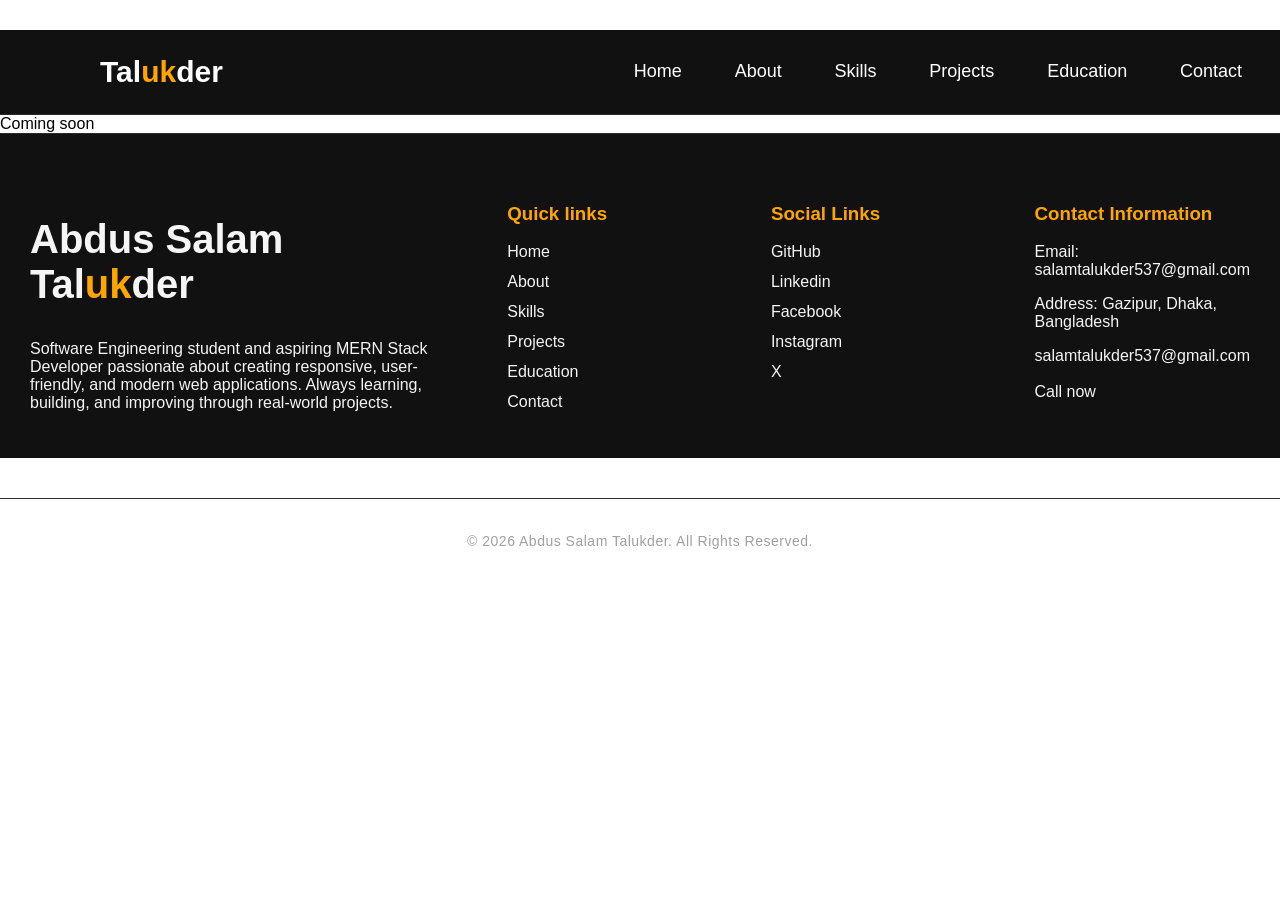
==== about.html @ 94f56646 "first commit" ====
<!DOCTYPE html>
<html lang="en">

<head>
    <meta charset="UTF-8">
    <meta name="viewport" content="width=device-width, initial-scale=1.0">
    <title>About</title>

    <link rel="preconnect" href="https://fonts.googleapis.com">
    <link rel="preconnect" href="https://fonts.gstatic.com" crossorigin>
    <link
        href="https://fonts.googleapis.com/css2?family=Google+Sans:ital,opsz,wght@0,17..18,400..700;1,17..18,400..700&family=Open+Sans:ital,wght@0,300..800;1,300..800&display=swap"
        rel="stylesheet">

    <link rel="stylesheet" href="style.css">
</head>

<body>

    <header>
        <!--Navigation start-->
        <section class="nav-box">
            <nav class="nav-bar">
                <h2 class="nav-logo">
                    Tal<span class="uk">uk</span>der
                </h2>
                <ul class="nav-links">
                    <li><a href="index.html" class="nav-link">Home</a></li>
                    <li><a href="about.html" class="nav-link">About</a></li>
                    <li><a href="skill.html" class="nav-link">Skills</a></li>
                    <li><a href="project.html" class="nav-link">Projects</a></li>
                    <li><a href="education.html" class="nav-link">Education</a></li>
                    <li><a href="contact.html" class="nav-link">Contact</a></li>
                </ul>
            </nav>
        </section>
        <!--Navigation end-->
    </header>

    <main>
        Coming soon
    </main>


    <!--Footer start-->
    <footer>
        <section class="footer-box">
            <div style="flex: 2;">
                <h2 class="footer-logo">Abdus Salam Tal<span class="uk">uk</span>der</h2>
                <p>Software Engineering student and aspiring MERN Stack Developer passionate about creating responsive,
                    user-friendly, and modern web applications. Always learning, building, and improving through
                    real-world projects.</p>
            </div>
            <div style="flex: 1;">
                <h3>Quick links</h3>
                <ul class="footer-ql">
                    <li><a href="index.html" class="foot-link">Home</a></li>
                    <li><a href="about.html" class="foot-link">About</a></li>
                    <li><a href="skill.html" class="foot-link">Skills</a></li>
                    <li><a href="project.html" class="foot-link">Projects</a></li>
                    <li><a href="education.html" class="foot-link">Education</a></li>
                    <li><a href="contact.html" class="foot-link">Contact</a></li>
                </ul>
            </div>
            <div style="flex: 1;">
                <h3>Social Links</h3>
                <ul class="footer-ql">
                    <li><a href="https://github.com/talukder123" target="_blank" class="foot-link">GitHub</a></li>
                    <li><a href="https://www.linkedin.com/in/abdus-salam-talukder-73a68a223?utm_source=share_via&utm_content=profile&utm_medium=member_android" target="_blank" class="foot-link">Linkedin</a></li>
                    <li><a href="https://www.facebook.com/share/181yY4Fg9c/" target="_blank" class="foot-link">Facebook</a></li>
                    <li><a href="https://www.instagram.com/salam_talukder?igsh=c2ZjMWZjeXg2ejU5" target="_blank" class="foot-link">Instagram</a></li>
                    <li><a href="https://x.com/salamxtalukder.com" target="_blank" class="foot-link">X</a></li>
                </ul>
            </div>
            <div style="flex: 1;">
                <h3>Contact Information</h3>
                <p>Email: salamtalukder537@gmail.com</p>
                <p>Address: Gazipur, Dhaka, Bangladesh</p>
                <a href="salamtalukder537@gmail.com">salamtalukder537@gmail.com</a><br><br>
                <a href="tel:+8801733956538">Call now</a>
            </div>
        </section>

        <div class="copyright">
            <p>© 2026 Abdus Salam Talukder. All Rights Reserved.</p>
        </div>

    </footer>
    <!--Footer end-->
</body>

</html>
---- style.css ----
body {
    font-family: "Poppins", sans-serif;
    margin: 0;
    padding: 0;
}

.nav-box {
    margin-top: 30px;
}

.nav-bar {
    display: flex;
    border-bottom: 1px solid #2A2A2A;
    background-color: #111111;
}

.nav-logo {
    color: white;
    padding-left: 100px;
    display: flex;
    flex: 1;
    font-size: 30px;
    text-align: center;
    align-items: center;
    padding: 0;
    padding-left: 100px;
}

.uk {
    color: orange;
}

.nav-links {
    display: flex;
    flex: 1.5;
    justify-content: space-evenly;
    align-items: center;
}

ul {
    list-style: none;
}

.nav-link {
    font-size: 18px;
    text-decoration: none;
    color: #EAEAEA;
    padding: 10px 15px;
    color: white;
    border: none;
    cursor: pointer;
}

.nav-link:hover {
    font-size: 18px;
    text-decoration: none;
    padding: 10px 15px;
    color: orange;
    border: none;
    cursor: pointer;
    transition: 0.3s;
}

.nav-link:active {
    font-size: 18px;
    text-decoration: none;
    padding: 10px 15px;
    color: rgb(151, 98, 0);
    border: none;
    cursor: pointer;
}

.box {
    max-width: 1500px;
    border: 1px solid red;
}

.footer-box {
    display: flex;
    justify-content: space-between;
    align-items: flex-start;
    min-height: 220px;
    background-color: #111111;
    color: #F5F5F5;
    padding: 50px 0 30px;
    border-top: 1px solid #2B2B2B;
    gap: 50px;
    padding-left: 30px;
    padding-right: 30px;
}

footer a {
    color: #F5F5F5;
    text-decoration: none;
    transition: 0.3s;
}

footer a:hover {
    color: orange;
    text-decoration: none;
    transition: 0.3s;
}

.footer-logo {
    font-size: 40px;
}

.footer-ql {
    display: flex;
    flex-direction: column;
    align-items: flex-start;
    gap: 12px;

    list-style: none;
    padding: 0;
    margin: 0;
}

.footer-box div h3 {
    color: orange;
    font-weight: bold;
    padding-right: 20px;
    white-space: nowrap;
}

.copyright {
    border-top: 1px solid #2B2B2B;
    margin-top: 40px;
    padding: 20px 0;
    text-align: center;
}

.copyright p {
    color: #A0A0A0;
    font-size: 14px;
    font-weight: 400;
    letter-spacing: 0.5px;
}
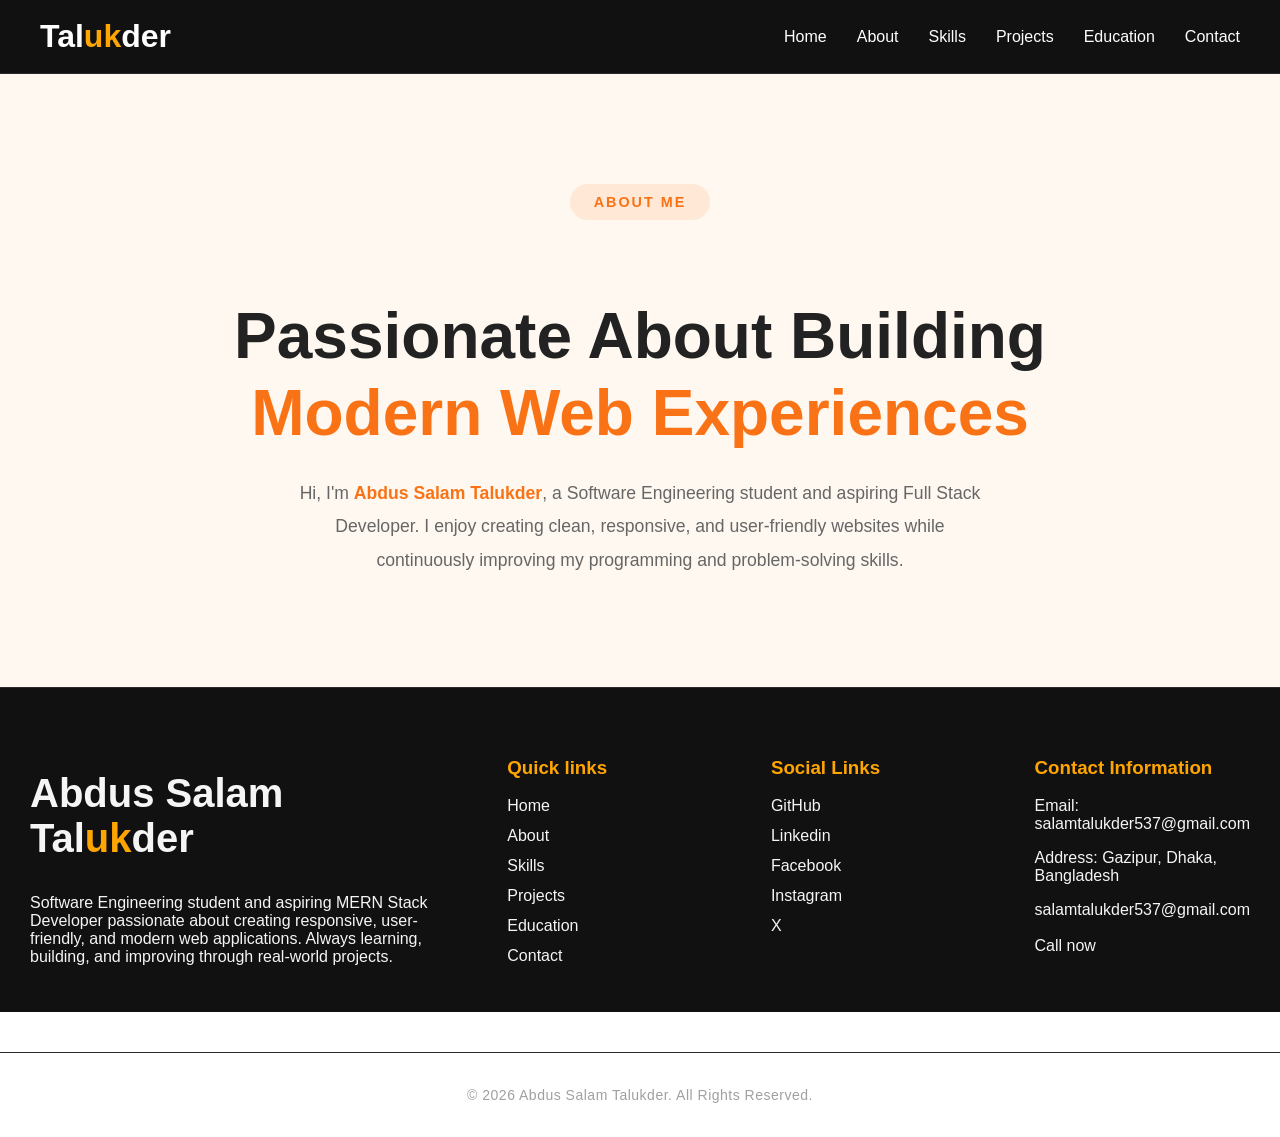
==== commit 951e88ec: "about section added" ====
--- a/about.html
+++ b/about.html
@@ -6,6 +6,8 @@
     <meta name="viewport" content="width=device-width, initial-scale=1.0">
     <title>About</title>
 
+    <link rel="icon" type="image/png" href="./icons/AST.png">
+
     <link rel="preconnect" href="https://fonts.googleapis.com">
     <link rel="preconnect" href="https://fonts.gstatic.com" crossorigin>
     <link
@@ -13,6 +15,7 @@
         rel="stylesheet">
 
     <link rel="stylesheet" href="style.css">
+    <link rel="stylesheet" href="about.css">
 </head>
 
 <body>
@@ -38,7 +41,27 @@
     </header>
 
     <main>
-        Coming soon
+        <section class="about-hero">
+
+            <div class="about-container">
+
+                <span class="about-tag">ABOUT ME</span>
+
+                <h1>
+                    Passionate About Building
+                    <span>Modern Web Experiences</span>
+                </h1>
+
+                <p>
+                    Hi, I'm <strong>Abdus Salam Talukder</strong>, a Software Engineering
+                    student and aspiring Full Stack Developer. I enjoy creating clean,
+                    responsive, and user-friendly websites while continuously improving
+                    my programming and problem-solving skills.
+                </p>
+
+            </div>
+
+        </section>
     </main>
 
 
@@ -66,9 +89,12 @@
                 <h3>Social Links</h3>
                 <ul class="footer-ql">
                     <li><a href="https://github.com/talukder123" target="_blank" class="foot-link">GitHub</a></li>
-                    <li><a href="https://www.linkedin.com/in/abdus-salam-talukder-73a68a223?utm_source=share_via&utm_content=profile&utm_medium=member_android" target="_blank" class="foot-link">Linkedin</a></li>
-                    <li><a href="https://www.facebook.com/share/181yY4Fg9c/" target="_blank" class="foot-link">Facebook</a></li>
-                    <li><a href="https://www.instagram.com/salam_talukder?igsh=c2ZjMWZjeXg2ejU5" target="_blank" class="foot-link">Instagram</a></li>
+                    <li><a href="https://www.linkedin.com/in/abdus-salam-talukder-73a68a223?utm_source=share_via&utm_content=profile&utm_medium=member_android"
+                            target="_blank" class="foot-link">Linkedin</a></li>
+                    <li><a href="https://www.facebook.com/share/181yY4Fg9c/" target="_blank"
+                            class="foot-link">Facebook</a></li>
+                    <li><a href="https://www.instagram.com/salam_talukder?igsh=c2ZjMWZjeXg2ejU5" target="_blank"
+                            class="foot-link">Instagram</a></li>
                     <li><a href="https://x.com/salamxtalukder.com" target="_blank" class="foot-link">X</a></li>
                 </ul>
             </div>
--- a/style.css
+++ b/style.css
@@ -5,75 +5,55 @@
 }
 
 .nav-box {
-    margin-top: 30px;
+    background: #111;
+    border-bottom: 1px solid #2A2A2A;
 }
 
 .nav-bar {
-    display: flex;
-    border-bottom: 1px solid #2A2A2A;
-    background-color: #111111;
+    max-width: 1200px;
+    margin: 0 auto;
+    padding: 18px 25px;
+
+    display: flex;
+    justify-content: space-between;
+    align-items: center;
 }
 
 .nav-logo {
     color: white;
-    padding-left: 100px;
-    display: flex;
-    flex: 1;
-    font-size: 30px;
-    text-align: center;
-    align-items: center;
+    font-size: 2rem;
+    font-weight: 700;
+    margin: 0;
+}
+
+.uk {
+    color: orange;
+}
+
+.nav-links {
+    display: flex;
+    gap: 30px;
+    list-style: none;
+    margin: 0;
     padding: 0;
-    padding-left: 100px;
-}
-
-.uk {
-    color: orange;
-}
-
-.nav-links {
-    display: flex;
-    flex: 1.5;
-    justify-content: space-evenly;
-    align-items: center;
-}
-
-ul {
-    list-style: none;
 }
 
 .nav-link {
-    font-size: 18px;
-    text-decoration: none;
-    color: #EAEAEA;
-    padding: 10px 15px;
-    color: white;
-    border: none;
-    cursor: pointer;
+    text-decoration: none;
+    color: white;
+    font-size: 1rem;
+    font-weight: 500;
+    transition: .3s;
 }
 
 .nav-link:hover {
-    font-size: 18px;
-    text-decoration: none;
-    padding: 10px 15px;
-    color: orange;
-    border: none;
-    cursor: pointer;
-    transition: 0.3s;
+    color: orange;
 }
 
 .nav-link:active {
-    font-size: 18px;
-    text-decoration: none;
-    padding: 10px 15px;
     color: rgb(151, 98, 0);
-    border: none;
-    cursor: pointer;
-}
-
-.box {
-    max-width: 1500px;
-    border: 1px solid red;
-}
+}
+
 
 .footer-box {
     display: flex;
@@ -89,6 +69,10 @@
     padding-right: 30px;
 }
 
+.footer-box p {
+    font-family: "Ubuntu", sans-serif;
+}
+
 footer a {
     color: #F5F5F5;
     text-decoration: none;
@@ -110,7 +94,6 @@
     flex-direction: column;
     align-items: flex-start;
     gap: 12px;
-
     list-style: none;
     padding: 0;
     margin: 0;
@@ -135,4 +118,181 @@
     font-size: 14px;
     font-weight: 400;
     letter-spacing: 0.5px;
+}
+
+.hero{
+    min-height: 90vh;
+    display: flex;
+    align-items: center;
+    background: #FFF8F0;
+    overflow: hidden;
+}
+
+.hero-container{
+    width: 90%;
+    max-width: 1200px;
+    margin: auto;
+}
+
+.hero-subtitle{
+    display: inline-block;
+    padding: 8px 18px;
+    background: #FFE8C2;
+    color: #F97316;
+    border-radius: 30px;
+    font-size: 1rem;
+    font-weight: 600;
+    margin-bottom: 20px;
+}
+
+.hero-title{
+    font-size: 4.5rem;
+    font-weight: 800;
+    line-height: 1.1;
+    color: #1F2937;
+}
+
+.hero-title span{
+    color: #F97316;
+}
+
+.hero-role{
+    margin-top: 18px;
+    font-size: 2rem;
+    font-weight: 600;
+    color: #374151;
+}
+
+.hero-description{
+    margin-top: 25px;
+    max-width: 650px;
+    line-height: 1.8;
+    font-size: 1.1rem;
+    color: #6B7280;
+}
+
+.hero-btns{
+    display: flex;
+    gap: 20px;
+    margin-top: 40px;
+}
+
+.btn{
+    text-decoration: none;
+    padding: 16px 36px;
+    border-radius: 8px;
+    font-weight: 600;
+    transition: .3s ease;
+}
+
+.btn-primary{
+    background: #F97316;
+    color: white;
+}
+
+.btn-primary:hover{
+    background: #EA580C;
+    transform: translateY(-3px);
+}
+
+.btn-secondary{
+    border: 2px solid #F97316;
+    color: #F97316;
+    background: transparent;
+}
+
+.btn-secondary:hover{
+    background: #F97316;
+    color: white;
+    transform: translateY(-3px);
+}
+
+.hero-stats{
+    display: flex;
+    gap: 60px;
+    margin-top: 70px;
+}
+
+.hero-stats h3{
+    font-size: 2rem;
+    color: #F97316;
+}
+
+.hero-stats p{
+    margin-top: 8px;
+    color: #6B7280;
+}
+
+/* why choose me */
+
+.choose{
+    padding:100px 0;
+    background:#FFF8F0;
+}
+
+.choose-container{
+    width:90%;
+    max-width:1200px;
+    margin:auto;
+}
+
+.section-heading{
+    text-align:center;
+    margin-bottom:60px;
+}
+
+.section-heading h2{
+    font-size:2.8rem;
+    color:#1F2937;
+    margin-bottom:15px;
+}
+
+.section-heading p{
+    max-width:650px;
+    margin:auto;
+    color:#6B7280;
+    line-height:1.8;
+}
+
+.choose-cards{
+    display:grid;
+    grid-template-columns:repeat(auto-fit,minmax(250px,1fr));
+    gap:30px;
+}
+
+.choose-card{
+    background:#ffffff;
+    padding:35px 30px;
+    border-radius:18px;
+    text-align:center;
+    transition:.3s ease;
+    border:1px solid #F5E6D3;
+    box-shadow:0 10px 25px rgba(0,0,0,.05);
+}
+
+.choose-card:hover{
+    transform:translateY(-10px);
+    box-shadow:0 18px 40px rgba(249,115,22,.18);
+}
+
+.icon{
+    width:70px;
+    height:70px;
+    margin:0 auto 20px;
+    border-radius:50%;
+    background:#FFE8D2;
+    display:flex;
+    justify-content:center;
+    align-items:center;
+    font-size:2rem;
+}
+
+.choose-card h3{
+    margin-bottom:15px;
+    color:#1F2937;
+}
+
+.choose-card p{
+    color:#6B7280;
+    line-height:1.7;
 }
--- a/about.css
+++ b/about.css
@@ -0,0 +1,46 @@
+.about-hero{
+    background: #FFF8F0;
+    padding: 110px 20px;
+}
+
+.about-container{
+    max-width: 900px;
+    margin: auto;
+    text-align: center;
+}
+
+.about-tag{
+    display: inline-block;
+    padding: 10px 24px;
+    background: #FFE8D6;
+    color: #F97316;
+    border-radius: 30px;
+    font-size: .9rem;
+    font-weight: 600;
+    letter-spacing: 2px;
+    margin-bottom: 25px;
+}
+
+.about-container h1{
+    font-size: 4rem;
+    color: #222;
+    line-height: 1.2;
+    margin-bottom: 25px;
+    font-weight: 700;
+}
+
+.about-container h1 span{
+    color: #F97316;
+}
+
+.about-container p{
+    max-width: 700px;
+    margin: auto;
+    font-size: 1.1rem;
+    color: #666;
+    line-height: 1.9;
+}
+
+.about-container strong{
+    color: #F97316;
+}
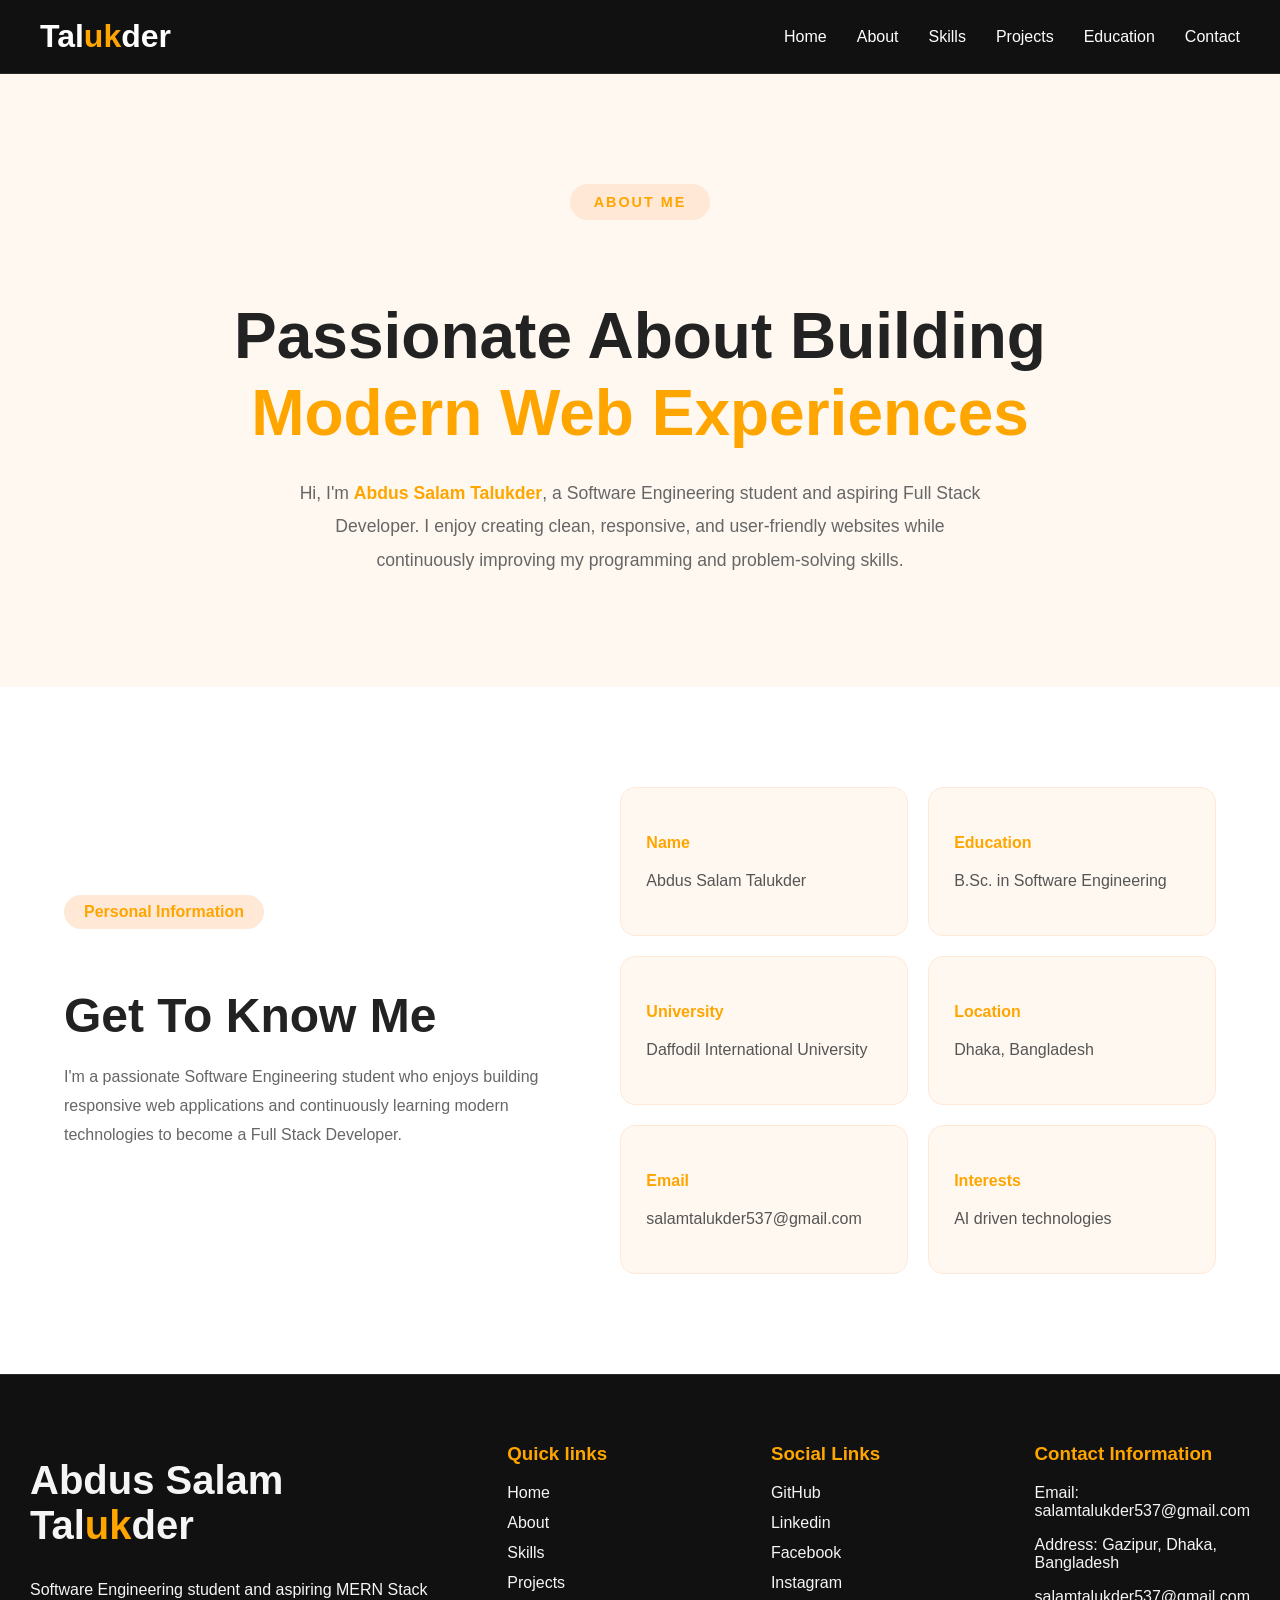
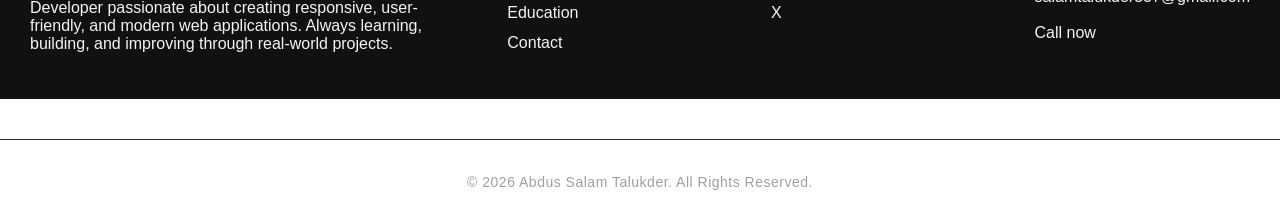
==== commit 72d3fcf9: "about me edited" ====
--- a/about.html
+++ b/about.html
@@ -62,6 +62,62 @@
             </div>
 
         </section>
+
+        <!--personal info-->
+        <section class="personal-info">
+
+            <div class="info-container">
+
+                <div class="info-left">
+                    <span class="section-tag">Personal Information</span>
+
+                    <h2>Get To Know Me</h2>
+
+                    <p>
+                        I'm a passionate Software Engineering student who enjoys
+                        building responsive web applications and continuously learning
+                        modern technologies to become a Full Stack Developer.
+                    </p>
+                </div>
+
+                <div class="info-right">
+
+                    <div class="info-card">
+                        <h4>Name</h4>
+                        <p>Abdus Salam Talukder</p>
+                    </div>
+
+                    <div class="info-card">
+                        <h4>Education</h4>
+                        <p>B.Sc. in Software Engineering</p>
+                    </div>
+
+                    <div class="info-card">
+                        <h4>University</h4>
+                        <p>Daffodil International University</p>
+                    </div>
+
+                    <div class="info-card">
+                        <h4>Location</h4>
+                        <p>Dhaka, Bangladesh</p>
+                    </div>
+
+                    <div class="info-card">
+                        <h4>Email</h4>
+                        <p>salamtalukder537@gmail.com</p>
+                    </div>
+
+                    <div class="info-card">
+                        <h4>Interests</h4>
+                        <p>AI driven technologies</p>
+                    </div>
+
+                </div>
+
+            </div>
+
+        </section>
+        <!--personal info ends-->
     </main>
 
 
--- a/style.css
+++ b/style.css
@@ -100,7 +100,7 @@
 }
 
 .footer-box div h3 {
-    color: orange;
+    color: rgb(255, 165, 0);
     font-weight: bold;
     padding-right: 20px;
     white-space: nowrap;
--- a/about.css
+++ b/about.css
@@ -13,7 +13,7 @@
     display: inline-block;
     padding: 10px 24px;
     background: #FFE8D6;
-    color: #F97316;
+    color: orange;
     border-radius: 30px;
     font-size: .9rem;
     font-weight: 600;
@@ -30,7 +30,7 @@
 }
 
 .about-container h1 span{
-    color: #F97316;
+    color: orange;
 }
 
 .about-container p{
@@ -42,5 +42,75 @@
 }
 
 .about-container strong{
-    color: #F97316;
+    color: orange;
+}
+
+/*
+personal info
+*/
+
+.personal-info{
+    background:#FFFFFF;
+    padding:100px 0;
+}
+
+.info-container{
+    width:90%;
+    max-width:1200px;
+    margin:auto;
+
+    display:grid;
+    grid-template-columns:1fr 1.2fr;
+    gap:60px;
+    align-items:center;
+}
+
+.section-tag{
+    display:inline-block;
+    background:#FFE8D6;
+    color:orange;
+    padding:8px 20px;
+    border-radius:30px;
+    font-weight:600;
+    margin-bottom:20px;
+}
+
+.info-left h2{
+    font-size:3rem;
+    color:#222;
+    margin-bottom:20px;
+}
+
+.info-left p{
+    color:#666;
+    line-height:1.8;
+}
+
+.info-right{
+    display:grid;
+    grid-template-columns:repeat(2,1fr);
+    gap:20px;
+}
+
+.info-card{
+    background:#FFF8F0;
+    padding:25px;
+    border-radius:15px;
+    border:1px solid #FFE8D6;
+    transition:.3s;
+}
+
+.info-card:hover{
+    transform:translateY(-6px);
+    box-shadow:0 12px 25px rgba(249,115,22,.12);
+}
+
+.info-card h4{
+    color:orange;
+    margin-bottom:10px;
+}
+
+.info-card p{
+    color:#555;
+    line-height:1.6;
 }
